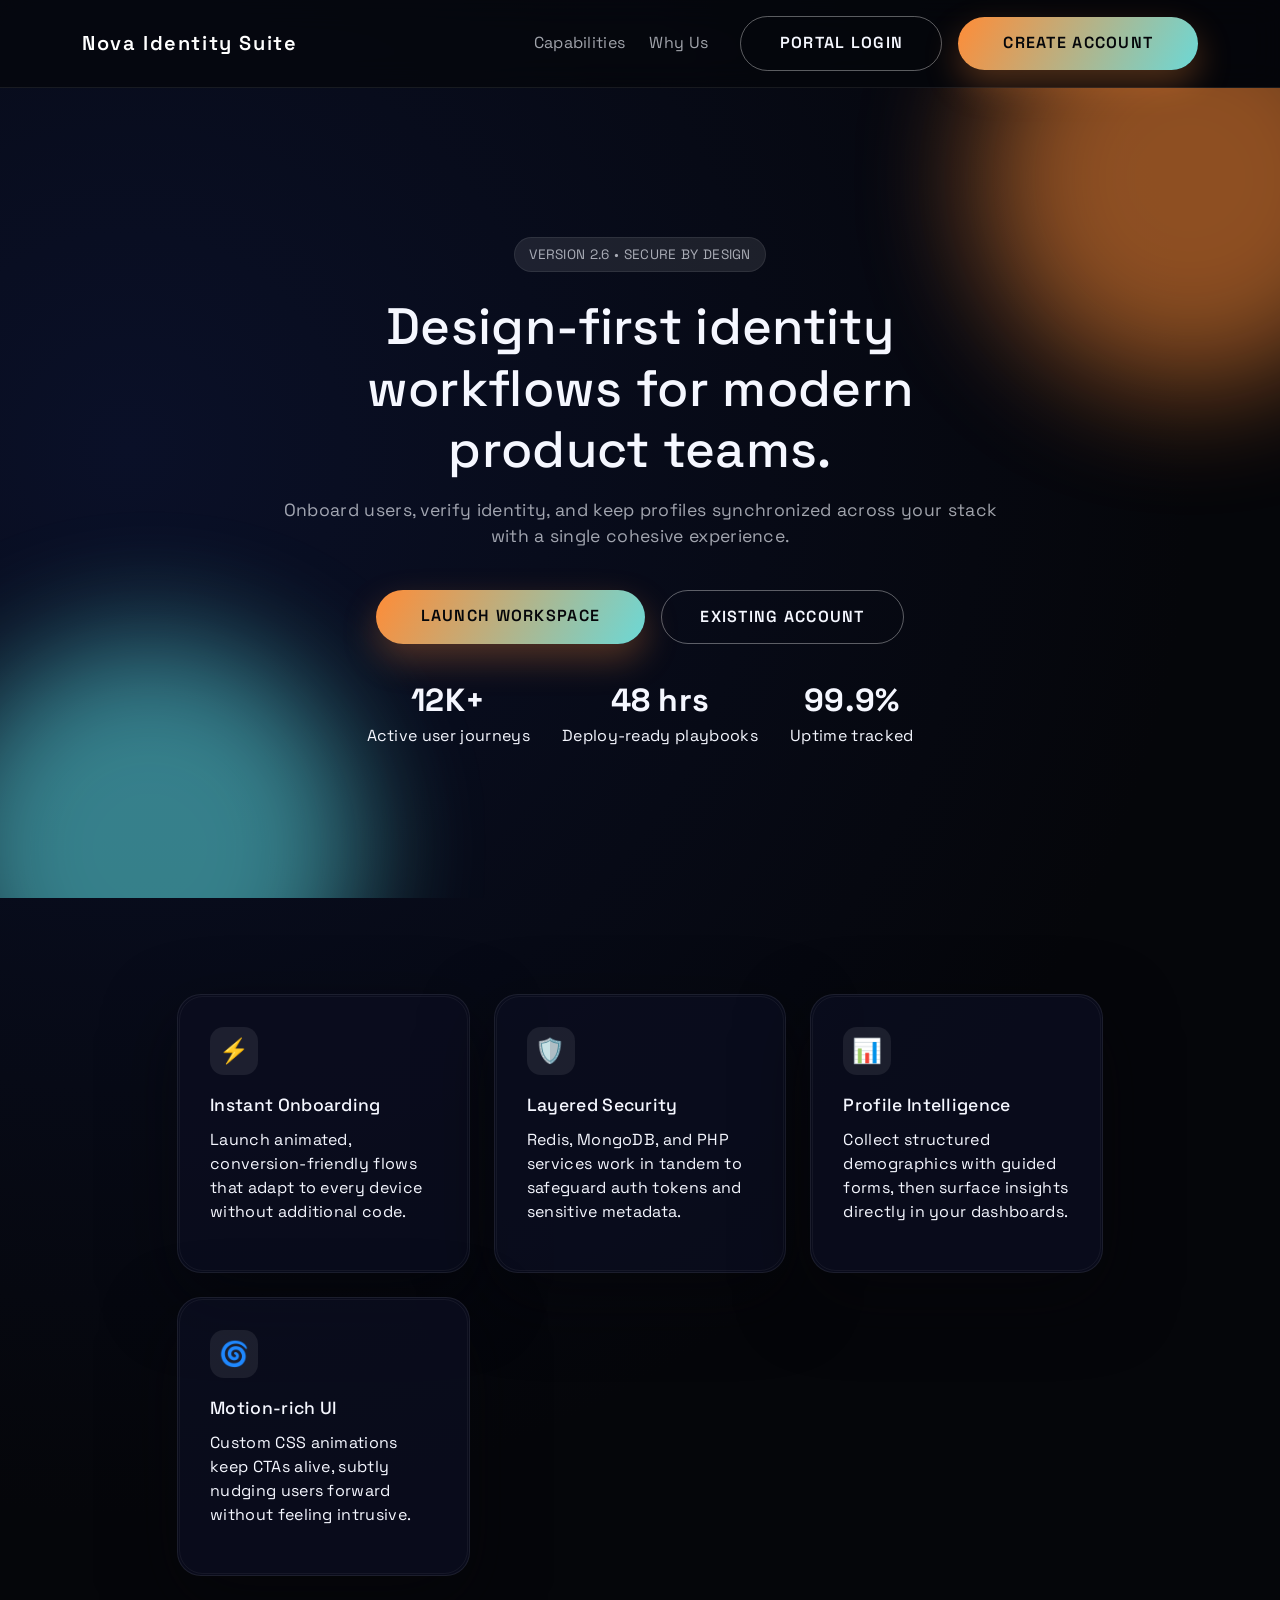
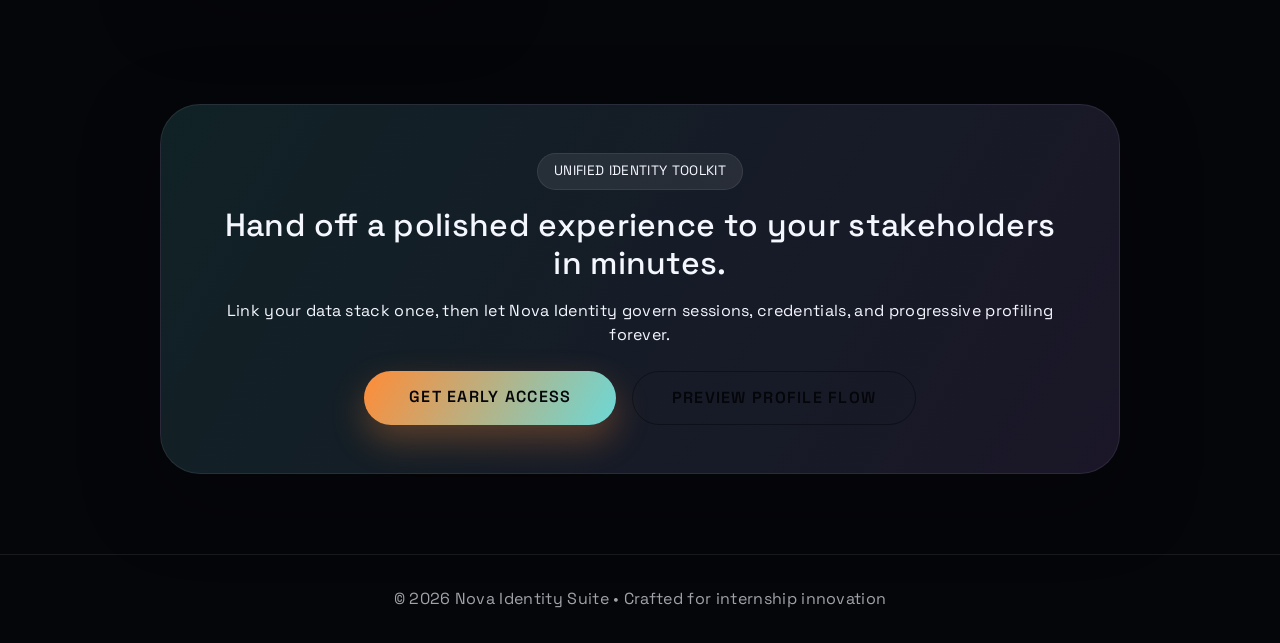
==== index.html @ 2ce1596a "Initial commit" ====
<!DOCTYPE html>
<html lang="en">
<head>
    <meta charset="UTF-8">
    <title>User Details</title>
    <meta name="viewport" content="width=device-width, initial-scale=1">

    <!-- Bootstrap 5 CSS -->
    <link href="https://cdn.jsdelivr.net/npm/bootstrap@5.3.2/dist/css/bootstrap.min.css" rel="stylesheet">

    <!-- Custom CSS -->
    <link rel="stylesheet" href="assets/css/style.css">
</head>
<body>

<!-- Navbar -->
<nav class="navbar navbar-expand-lg navbar-dark">
    <div class="container py-2">
        <a class="navbar-brand" href="index.html">Nova Identity Suite</a>
        <button class="navbar-toggler" type="button" data-bs-toggle="collapse" data-bs-target="#navMenu" aria-controls="navMenu" aria-expanded="false" aria-label="Toggle navigation menu" title="Toggle navigation menu">
            <span class="navbar-toggler-icon"></span>
        </button>

        <div class="collapse navbar-collapse" id="navMenu">
            <ul class="navbar-nav ms-auto align-items-lg-center gap-2">
                <li class="nav-item">
                    <a class="nav-link" href="#features">Capabilities</a>
                </li>
                <li class="nav-item">
                    <a class="nav-link" href="#cta">Why Us</a>
                </li>
                <li class="nav-item ms-lg-3">
                    <a class="btn btn-ghost" href="login.html">Portal Login</a>
                </li>
                <li class="nav-item">
                    <a class="btn btn-aurora ms-lg-2" href="register.html">Create Account</a>
                </li>
            </ul>
        </div>
    </div>
</nav>

<main>
    <!-- Hero Section -->
    <section class="hero-section">
        <div class="container hero-content">
            <span class="hero-eyebrow stat-pill">Version 2.6 • Secure by Design</span>
            <h1>Design-first identity workflows for modern product teams.</h1>
            <p>Onboard users, verify identity, and keep profiles synchronized across your stack with a single cohesive experience.</p>
            <div class="d-flex flex-wrap justify-content-center gap-3">
                <a href="register.html" class="btn btn-aurora">Launch Workspace</a>
                <a href="login.html" class="btn btn-ghost">Existing Account</a>
            </div>

            <div class="stat-wrap">
                <div class="stat-item">
                    <strong>12K+</strong>
                    Active user journeys
                </div>
                <div class="stat-item">
                    <strong>48 hrs</strong>
                    Deploy-ready playbooks
                </div>
                <div class="stat-item">
                    <strong>99.9%</strong>
                    Uptime tracked
                </div>
            </div>
        </div>
    </section>

    <!-- Feature Grid -->
    <section id="features" class="container py-5">
        <div class="row justify-content-center">
            <div class="col-lg-10">
                <div class="feature-grid">
                    <article class="feature-card">
                        <div class="feature-icon">⚡</div>
                        <h3>Instant Onboarding</h3>
                        <p>Launch animated, conversion-friendly flows that adapt to every device without additional code.</p>
                    </article>
                    <article class="feature-card">
                        <div class="feature-icon">🛡️</div>
                        <h3>Layered Security</h3>
                        <p>Redis, MongoDB, and PHP services work in tandem to safeguard auth tokens and sensitive metadata.</p>
                    </article>
                    <article class="feature-card">
                        <div class="feature-icon">📊</div>
                        <h3>Profile Intelligence</h3>
                        <p>Collect structured demographics with guided forms, then surface insights directly in your dashboards.</p>
                    </article>
                    <article class="feature-card">
                        <div class="feature-icon">🌀</div>
                        <h3>Motion-rich UI</h3>
                        <p>Custom CSS animations keep CTAs alive, subtly nudging users forward without feeling intrusive.</p>
                    </article>
                </div>
            </div>
        </div>
    </section>

    <!-- CTA Panel -->
    <section id="cta" class="container">
        <div class="cta-panel">
            <p class="hero-eyebrow">Unified Identity Toolkit</p>
            <h2>Hand off a polished experience to your stakeholders in minutes.</h2>
            <p>Link your data stack once, then let Nova Identity govern sessions, credentials, and progressive profiling forever.</p>
            <div class="d-flex flex-wrap justify-content-center gap-3 mt-4">
                <a href="register.html" class="btn btn-aurora">Get Early Access</a>
                <a href="profile.html" class="btn btn-ghost btn-ghost--light">Preview Profile Flow</a>
            </div>
        </div>
    </section>
</main>

<!-- Footer -->
<footer>
    <p class="mb-0">© 2026 Nova Identity Suite • Crafted for internship innovation</p>
</footer>

<!-- Bootstrap JS -->
<script src="https://cdn.jsdelivr.net/npm/bootstrap@5.3.2/dist/js/bootstrap.bundle.min.js"></script>

</body>
</html>
---- assets/css/style.css ----
@import url('https://fonts.googleapis.com/css2?family=Space+Grotesk:wght@400;500;600;700&display=swap');

:root {
    --bg-primary: #05060a;
    --bg-secondary: #101225;
    --card-bg: rgba(11, 14, 31, 0.85);
    --accent: #ff8c37;
    --accent-2: #5de0e6;
    --text: #f5f7ff;
    --muted: rgba(245, 247, 255, 0.65);
    --border: rgba(255, 255, 255, 0.08);
    --shadow: 0 25px 70px rgba(5, 6, 10, 0.55);
}

* {
    box-sizing: border-box;
    outline: none;
}

body {
    font-family: "Space Grotesk", sans-serif;
    color: var(--text);
    background: radial-gradient(circle at 10% 20%, #0a1028 0%, #05060a 50%);
    min-height: 100vh;
    margin: 0;
    letter-spacing: 0.02em;
}

a {
    text-decoration: none;
}

.navbar {
    background: rgba(5, 6, 10, 0.7) !important;
    -webkit-backdrop-filter: blur(15px);
    backdrop-filter: blur(15px);
    border-bottom: 1px solid var(--border);
}

.navbar-brand {
    font-weight: 600;
    letter-spacing: 0.08em;
}

.nav-link {
    color: var(--muted) !important;
    transition: color 0.3s ease;
}

.nav-link:hover,
.nav-link:focus {
    color: var(--accent) !important;
}

.hero-section {
    position: relative;
    min-height: 90vh;
    display: flex;
    align-items: center;
    justify-content: center;
    padding: 6rem 0;
    overflow: hidden;
}

.hero-section::before,
.hero-section::after {
    content: "";
    position: absolute;
    width: 420px;
    height: 420px;
    border-radius: 50%;
    filter: blur(60px);
    opacity: 0.55;
    animation: float 12s linear infinite;
}

.hero-section::before {
    top: -120px;
    right: -120px;
    background: var(--accent);
}

.hero-section::after {
    bottom: -160px;
    left: -60px;
    background: var(--accent-2);
}

.hero-content {
    position: relative;
    z-index: 2;
    text-align: center;
    max-width: 780px;
    padding: 2rem;
}

.hero-eyebrow {
    display: inline-flex;
    align-items: center;
    gap: 0.5rem;
    padding: 0.45rem 1rem;
    border-radius: 999px;
    background: rgba(255, 255, 255, 0.08);
    border: 1px solid var(--border);
    font-size: 0.85rem;
    text-transform: uppercase;
}

.hero-section h1 {
    font-size: clamp(2.8rem, 4vw, 4.25rem);
    margin: 1.5rem 0 1rem;
    line-height: 1.2;
}

.hero-section p {
    font-size: 1.1rem;
    color: var(--muted);
    margin-bottom: 2.5rem;
}

.btn-aurora {
    --button-size: 52px;
    border-radius: 999px;
    padding: 0.9rem 2.8rem;
    border: none;
    color: var(--bg-primary);
    font-weight: 600;
    letter-spacing: 0.08em;
    text-transform: uppercase;
    position: relative;
    background: linear-gradient(120deg, var(--accent), var(--accent-2), #b085f5);
    background-size: 220% 220%;
    transition: transform 0.25s ease, box-shadow 0.25s ease, background-position 0.4s ease;
    box-shadow: 0 15px 35px rgba(255, 140, 55, 0.3);
}

.btn-aurora::after {
    content: "";
    position: absolute;
    inset: 0;
    border-radius: inherit;
    border: 2px solid rgba(255, 255, 255, 0.2);
    opacity: 0;
    transform: scale(0.9);
    transition: opacity 0.25s ease, transform 0.25s ease;
}

.btn-aurora:hover,
.btn-aurora:focus-visible {
    transform: translateY(-3px) scale(1.01);
    background-position: 100% 0;
    box-shadow: 0 20px 45px rgba(93, 224, 230, 0.35);
}

.btn-aurora:hover::after,
.btn-aurora:focus-visible::after {
    opacity: 1;
    transform: scale(1.05);
}

.btn-ghost {
    border-radius: 999px;
    padding: 0.9rem 2.4rem;
    border: 1px solid rgba(255, 255, 255, 0.35);
    background: transparent;
    color: var(--text);
    font-weight: 600;
    text-transform: uppercase;
    letter-spacing: 0.08em;
    transition: border 0.25s ease, background 0.25s ease, transform 0.25s ease;
}

.btn-ghost:hover,
.btn-ghost:focus-visible {
    border-color: var(--accent);
    background: rgba(255, 255, 255, 0.08);
    transform: translateY(-2px);
}

.btn-ghost--light {
    color: var(--bg-primary);
    border-color: rgba(5, 6, 10, 0.5);
}

.feature-grid {
    display: grid;
    grid-template-columns: repeat(auto-fit, minmax(220px, 1fr));
    gap: 1.5rem;
    margin-top: 3rem;
}

.feature-card {
    padding: 2rem;
    border-radius: 24px;
    background: var(--card-bg);
    border: 1px solid var(--border);
    box-shadow: var(--shadow);
    position: relative;
    overflow: hidden;
}

.feature-card::after {
    content: "";
    position: absolute;
    inset: 1px;
    border-radius: inherit;
    border: 1px solid rgba(255, 255, 255, 0.05);
    pointer-events: none;
}

.feature-icon {
    width: 48px;
    height: 48px;
    border-radius: 14px;
    background: rgba(255, 255, 255, 0.08);
    display: grid;
    place-items: center;
    margin-bottom: 1.25rem;
    font-size: 1.5rem;
}

.feature-card h3 {
    margin-bottom: 0.75rem;
    font-size: 1.1rem;
}

.stat-pill {
    display: inline-flex;
    align-items: center;
    gap: 0.4rem;
    padding: 0.4rem 0.9rem;
    border-radius: 999px;
    background: rgba(255, 255, 255, 0.09);
    font-size: 0.85rem;
    color: var(--muted);
}

.stat-wrap {
    display: flex;
    justify-content: center;
    gap: 2rem;
    flex-wrap: wrap;
    margin-top: 2rem;
}

.stat-item {
    text-align: center;
}

.stat-item strong {
    display: block;
    font-size: 2rem;
}

.page-shell {
    min-height: 100vh;
    display: flex;
    align-items: center;
    justify-content: center;
    padding: 4rem 1rem;
    background: radial-gradient(circle at 5% 10%, rgba(93, 224, 230, 0.15), transparent 40%),
        radial-gradient(circle at 95% 90%, rgba(255, 140, 55, 0.25), transparent 45%),
        var(--bg-primary);
}

.glass-card {
    width: min(420px, 100%);
    background: var(--card-bg);
    padding: 2.8rem;
    border-radius: 32px;
    border: 1px solid var(--border);
    box-shadow: var(--shadow);
    position: relative;
    overflow: hidden;
}

.glass-card::before {
    content: "";
    position: absolute;
    width: 120px;
    height: 120px;
    border-radius: 50%;
    background: rgba(93, 224, 230, 0.25);
    right: -40px;
    top: -40px;
    filter: blur(10px);
}

.glass-card header {
    text-align: center;
    margin-bottom: 2rem;
}

.glass-card h4 {
    margin: 0.25rem 0 0;
    letter-spacing: 0.12em;
    text-transform: uppercase;
}

.glass-card p {
    color: var(--muted);
    font-size: 0.95rem;
}

.form-control,
.form-select {
    background: rgba(255, 255, 255, 0.05) !important;
    border: 1px solid var(--border);
    color: var(--text);
    padding: 0.9rem 1rem;
    border-radius: 14px;
    margin-bottom: 1rem;
    transition: border 0.25s ease, transform 0.2s ease;
}

.form-control:focus,
.form-select:focus {
    border-color: var(--accent);
    box-shadow: none;
    transform: translateY(-2px);
}

.helper-text {
    text-align: center;
    margin-top: 1.2rem;
    color: var(--muted);
}

.helper-text a {
    color: var(--accent);
    font-weight: 600;
}

.cta-panel {
    max-width: 960px;
    margin: 5rem auto;
    padding: 3rem;
    border-radius: 40px;
    background: linear-gradient(120deg, rgba(93, 224, 230, 0.13), rgba(176, 133, 245, 0.13));
    border: 1px solid var(--border);
    text-align: center;
    box-shadow: var(--shadow);
}

.cta-panel h2 {
    margin-bottom: 1rem;
}

footer {
    background: transparent;
    color: var(--muted);
    padding: 2rem 0;
    text-align: center;
    border-top: 1px solid var(--border);
    margin-top: 4rem;
}

@keyframes float {
    0% {
        transform: translateY(0);
    }
    50% {
        transform: translateY(-25px);
    }
    100% {
        transform: translateY(0);
    }
}

@media (max-width: 768px) {
    .hero-section {
        padding: 4rem 1.5rem;
    }

    .glass-card {
        padding: 2.2rem 1.5rem;
    }

    .cta-panel {
        padding: 2.5rem 1.5rem;
    }
}
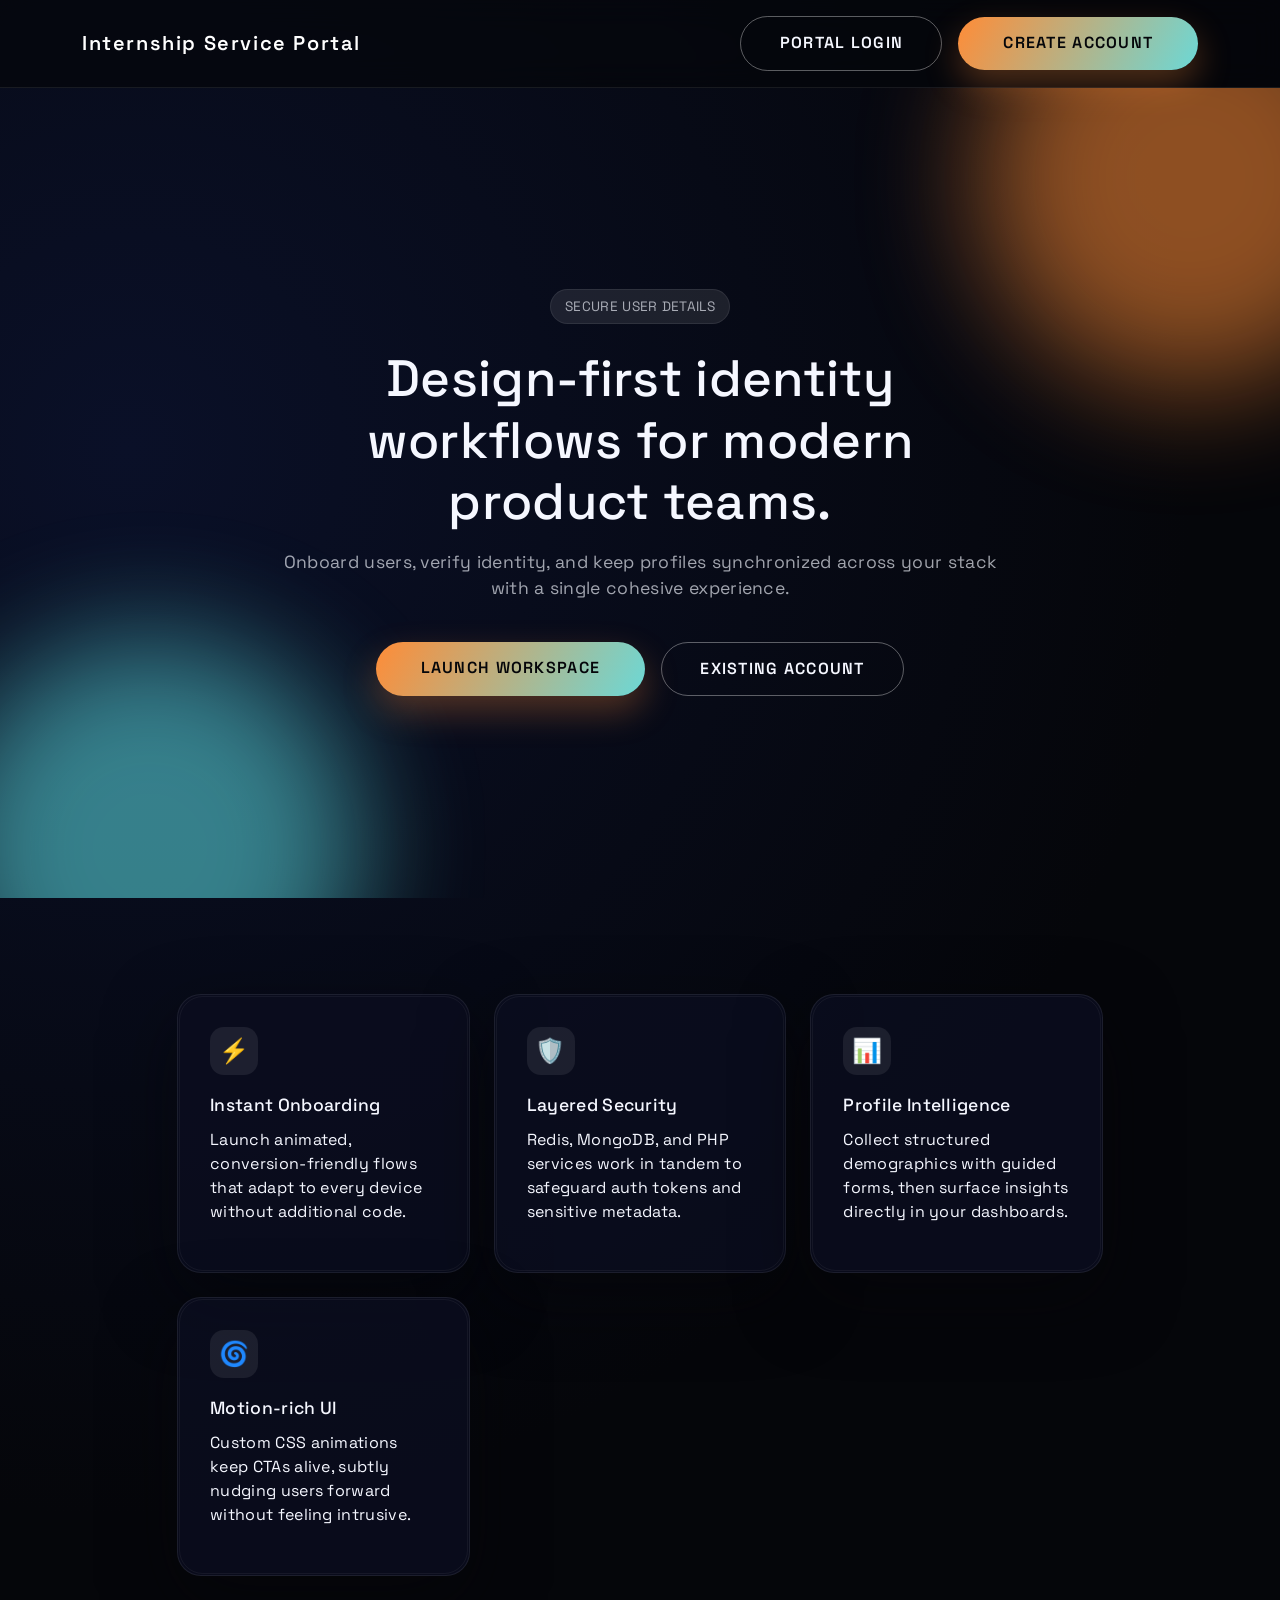
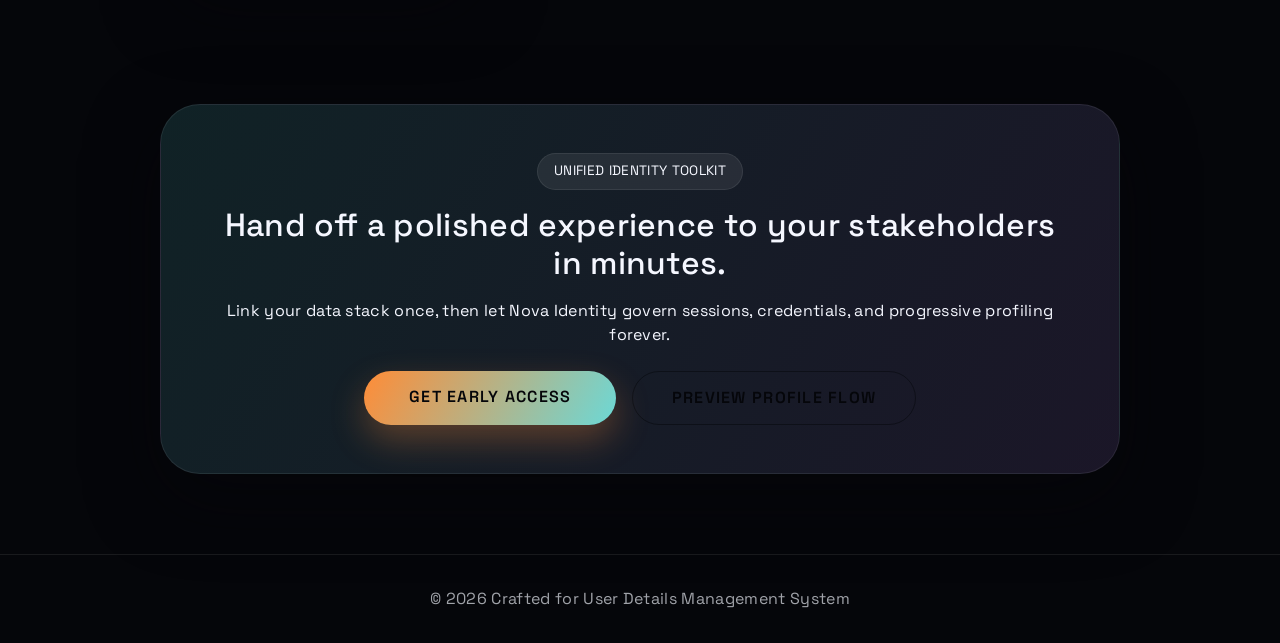
==== commit 1d432edf: "Update navbar branding and hero section text; implement file-backed cache for Redis" ====
--- a/index.html
+++ b/index.html
@@ -16,19 +16,13 @@
 <!-- Navbar -->
 <nav class="navbar navbar-expand-lg navbar-dark">
     <div class="container py-2">
-        <a class="navbar-brand" href="index.html">Nova Identity Suite</a>
+        <a class="navbar-brand" href="index.html">Internship Service Portal</a>
         <button class="navbar-toggler" type="button" data-bs-toggle="collapse" data-bs-target="#navMenu" aria-controls="navMenu" aria-expanded="false" aria-label="Toggle navigation menu" title="Toggle navigation menu">
             <span class="navbar-toggler-icon"></span>
         </button>
 
         <div class="collapse navbar-collapse" id="navMenu">
             <ul class="navbar-nav ms-auto align-items-lg-center gap-2">
-                <li class="nav-item">
-                    <a class="nav-link" href="#features">Capabilities</a>
-                </li>
-                <li class="nav-item">
-                    <a class="nav-link" href="#cta">Why Us</a>
-                </li>
                 <li class="nav-item ms-lg-3">
                     <a class="btn btn-ghost" href="login.html">Portal Login</a>
                 </li>
@@ -44,27 +38,12 @@
     <!-- Hero Section -->
     <section class="hero-section">
         <div class="container hero-content">
-            <span class="hero-eyebrow stat-pill">Version 2.6 • Secure by Design</span>
+            <span class="hero-eyebrow stat-pill">Secure User Details</span>
             <h1>Design-first identity workflows for modern product teams.</h1>
             <p>Onboard users, verify identity, and keep profiles synchronized across your stack with a single cohesive experience.</p>
             <div class="d-flex flex-wrap justify-content-center gap-3">
                 <a href="register.html" class="btn btn-aurora">Launch Workspace</a>
                 <a href="login.html" class="btn btn-ghost">Existing Account</a>
-            </div>
-
-            <div class="stat-wrap">
-                <div class="stat-item">
-                    <strong>12K+</strong>
-                    Active user journeys
-                </div>
-                <div class="stat-item">
-                    <strong>48 hrs</strong>
-                    Deploy-ready playbooks
-                </div>
-                <div class="stat-item">
-                    <strong>99.9%</strong>
-                    Uptime tracked
-                </div>
             </div>
         </div>
     </section>
@@ -115,7 +94,7 @@
 
 <!-- Footer -->
 <footer>
-    <p class="mb-0">© 2026 Nova Identity Suite • Crafted for internship innovation</p>
+    <p class="mb-0">© 2026 Crafted for User Details Management System</p>
 </footer>
 
 <!-- Bootstrap JS -->
